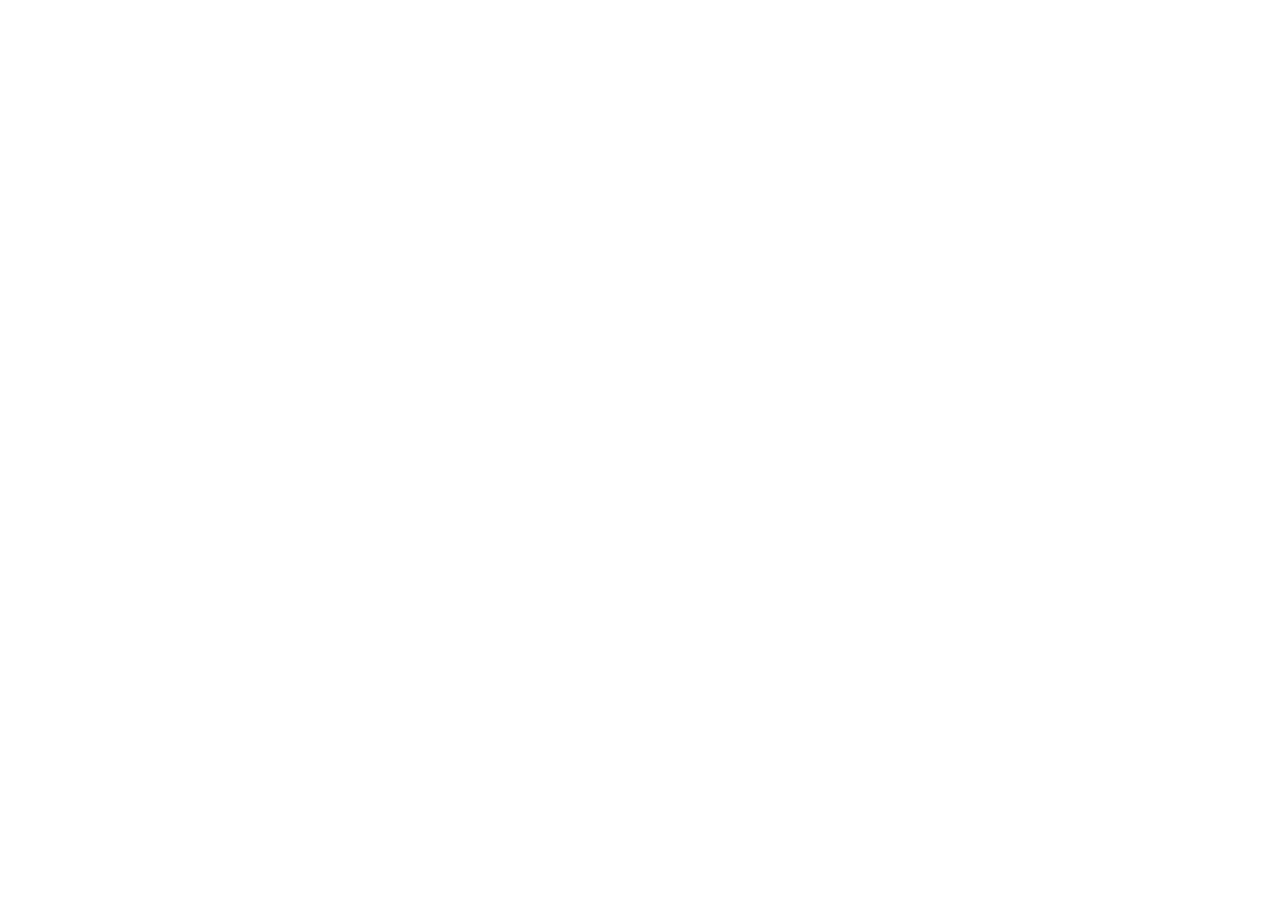
==== index.html @ aaa56c8a "Add files via upload" ====
<!doctype html>
<html lang="ru">
  <head>
    <meta charset="UTF-8" />
    <meta name="viewport" content="width=device-width, initial-scale=1.0" />
    <title>Ремонт кровли в Нижневартовске | +7 911 631-77-77</title>
  </head>
  <body>
    <div id="root"></div>
    <script type="module" src="/src/main.tsx"></script>
  </body>
</html>
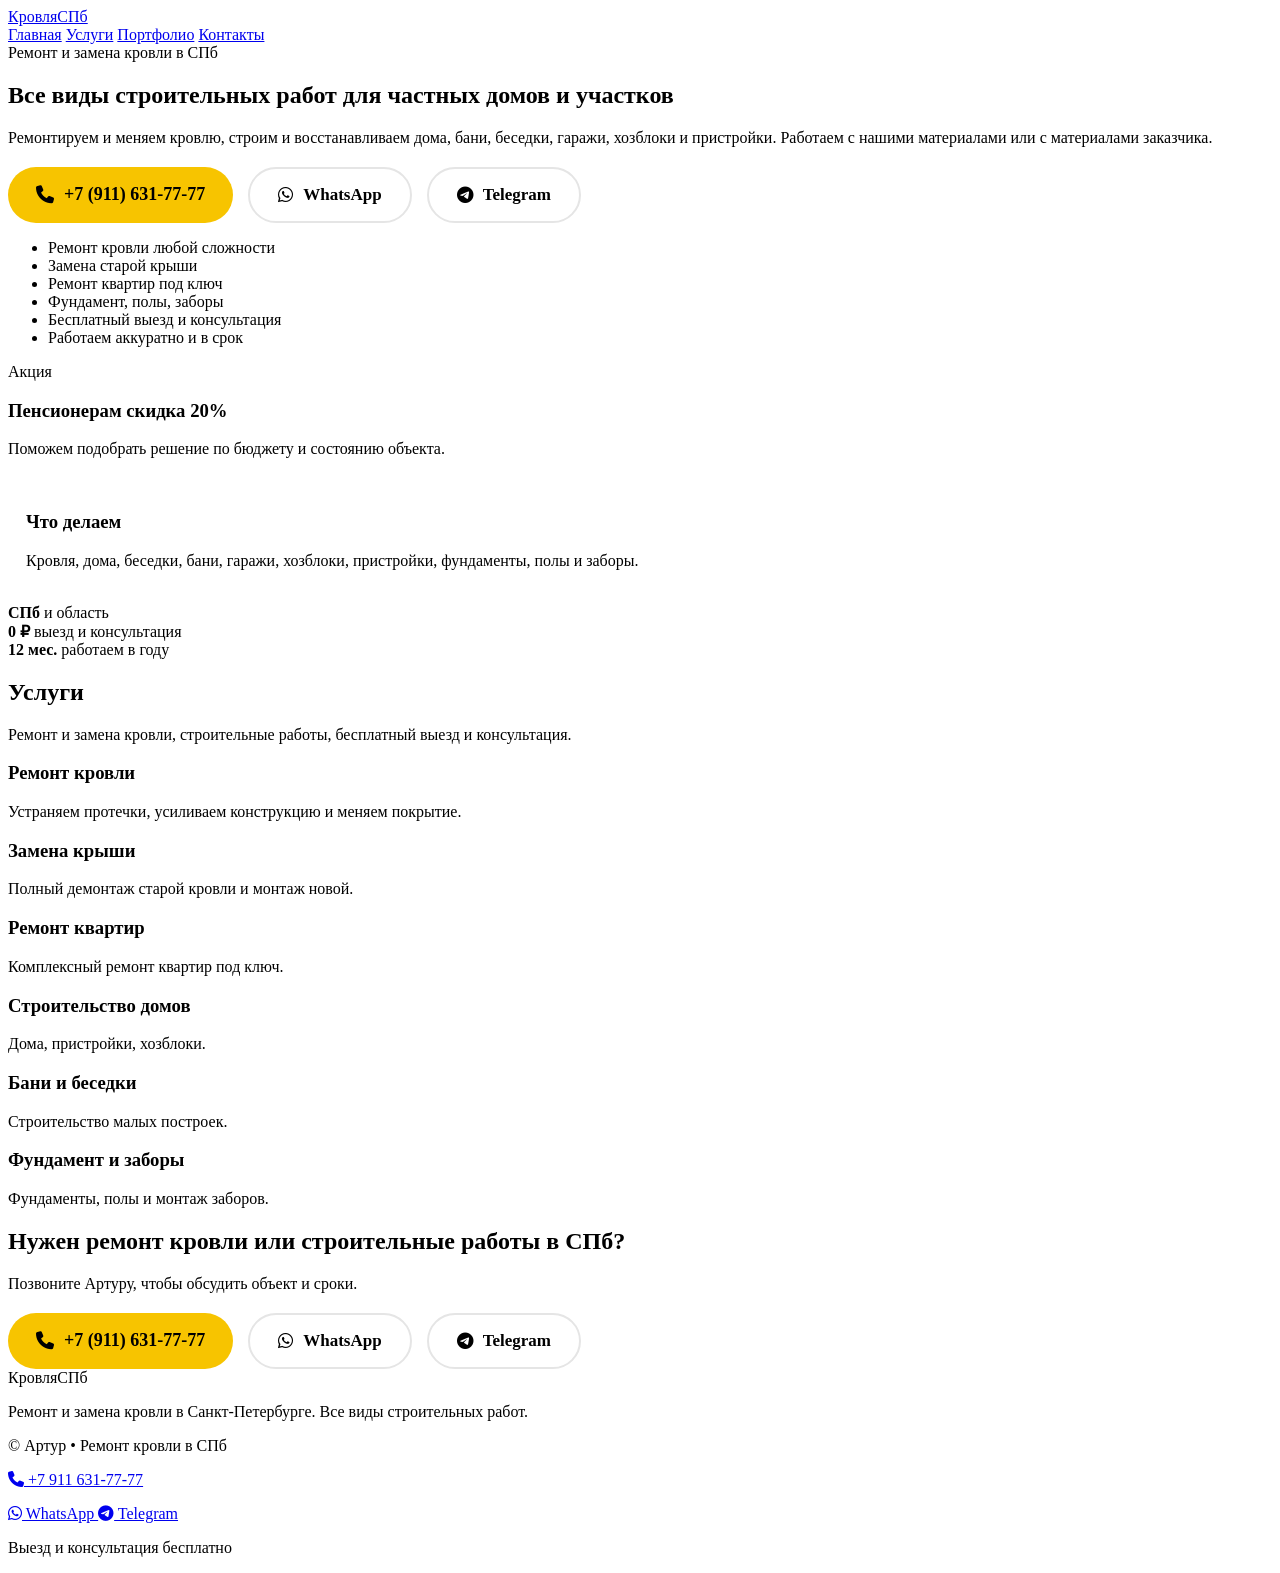
==== commit 1d408ccb: "Add files via upload" ====
--- a/index.html
+++ b/index.html
@@ -1,12 +1,352 @@
-<!doctype html>
+<!DOCTYPE html>
 <html lang="ru">
-  <head>
-    <meta charset="UTF-8" />
-    <meta name="viewport" content="width=device-width, initial-scale=1.0" />
-    <title>Ремонт кровли в Нижневартовске | +7 911 631-77-77</title>
-  </head>
-  <body>
-    <div id="root"></div>
-    <script type="module" src="/src/main.tsx"></script>
-  </body>
-</html>
+<head>
+<meta charset="UTF-8">
+<meta name="viewport" content="width=device-width, initial-scale=1.0">
+
+<title>Ремонт и замена кровли в СПб | Артур</title>
+
+<meta name="description" content="Ремонт и замена кровли в Санкт-Петербурге. Все виды строительных работ: дома, бани, беседки, гаражи, пристройки, фундамент, полы, заборы. Бесплатный выезд и консультация.">
+
+<link rel="stylesheet" href="css/style.css">
+
+<link rel="stylesheet"
+href="https://cdnjs.cloudflare.com/ajax/libs/font-awesome/6.5.0/css/all.min.css">
+
+<style>
+
+.hero-actions{
+display:flex;
+gap:15px;
+flex-wrap:wrap;
+margin-top:20px;
+}
+
+.btn{
+display:inline-flex;
+align-items:center;
+gap:10px;
+padding:16px 28px;
+background:#f7c400;
+border-radius:40px;
+font-weight:700;
+text-decoration:none;
+color:#000;
+font-size:18px;
+}
+
+.btn-outline{
+display:inline-flex;
+align-items:center;
+gap:10px;
+padding:16px 28px;
+border-radius:40px;
+border:2px solid #e5e5e5;
+background:white;
+font-weight:600;
+text-decoration:none;
+color:#000;
+font-size:17px;
+}
+
+.btn-outline:hover{
+background:#f3f3f3;
+}
+
+</style>
+
+</head>
+<body>
+
+<header class="site-header">
+<div class="container nav-wrap">
+
+<a class="logo" href="index.html">
+<span>КровляСПб</span>
+</a>
+
+<nav class="nav">
+<a class="active" href="index.html">Главная</a>
+<a href="services.html">Услуги</a>
+<a href="portfolio.html">Портфолио</a>
+<a href="contacts.html">Контакты</a>
+</nav>
+
+</div>
+</header>
+
+<main>
+
+<section class="hero">
+
+<div class="container hero-grid">
+
+<div class="hero-card">
+
+<div class="badge">
+Ремонт и замена кровли в СПб
+</div>
+
+<h1>
+Все виды строительных работ для частных домов и участков
+</h1>
+
+<p class="lead">
+Ремонтируем и меняем кровлю, строим и восстанавливаем дома,
+бани, беседки, гаражи, хозблоки и пристройки.
+Работаем с нашими материалами или с материалами заказчика.
+</p>
+
+<div class="hero-actions">
+
+<a class="btn" href="tel:+79116317777">
+<i class="fa-solid fa-phone"></i>
++7 (911) 631-77-77
+</a>
+
+<a class="btn-outline"
+href="https://wa.me/79116317777"
+target="_blank">
+
+<i class="fa-brands fa-whatsapp"></i>
+WhatsApp
+
+</a>
+
+<a class="btn-outline"
+href="https://t.me/+79116317777"
+target="_blank">
+
+<i class="fa-brands fa-telegram"></i>
+Telegram
+
+</a>
+
+</div>
+
+<ul class="list-checks">
+
+<li>Ремонт кровли любой сложности</li>
+<li>Замена старой крыши</li>
+<li>Ремонт квартир под ключ</li>
+<li>Фундамент, полы, заборы</li>
+<li>Бесплатный выезд и консультация</li>
+<li>Работаем аккуратно и в срок</li>
+
+</ul>
+
+</div>
+
+<aside class="side-card">
+
+<div class="price-box">
+
+<div class="highlight">
+Акция
+</div>
+
+<h3>
+Пенсионерам скидка 20%
+</h3>
+
+<p>
+Поможем подобрать решение по бюджету и состоянию объекта.
+</p>
+
+</div>
+
+<div class="card" style="padding:18px;">
+
+<h3>Что делаем</h3>
+
+<p>
+Кровля, дома, беседки, бани, гаражи,
+хозблоки, пристройки, фундаменты,
+полы и заборы.
+</p>
+
+</div>
+
+<div class="kpi">
+
+<div class="item">
+<strong>СПб</strong>
+<span>и область</span>
+</div>
+
+<div class="item">
+<strong>0 ₽</strong>
+<span>выезд и консультация</span>
+</div>
+
+<div class="item">
+<strong>12 мес.</strong>
+<span>работаем в году</span>
+</div>
+
+</div>
+
+</aside>
+
+</div>
+
+</section>
+
+<section class="section">
+
+<div class="container">
+
+<h2 class="section-title">
+Услуги
+</h2>
+
+<p class="section-subtitle">
+Ремонт и замена кровли,
+строительные работы,
+бесплатный выезд и консультация.
+</p>
+
+<div class="service-grid">
+
+<article class="card">
+<h3>Ремонт кровли</h3>
+<p>Устраняем протечки, усиливаем конструкцию и меняем покрытие.</p>
+</article>
+
+<article class="card">
+<h3>Замена крыши</h3>
+<p>Полный демонтаж старой кровли и монтаж новой.</p>
+</article>
+
+<article class="card">
+<h3>Ремонт квартир</h3>
+<p>Комплексный ремонт квартир под ключ.</p>
+</article>
+
+<article class="card">
+<h3>Строительство домов</h3>
+<p>Дома, пристройки, хозблоки.</p>
+</article>
+
+<article class="card">
+<h3>Бани и беседки</h3>
+<p>Строительство малых построек.</p>
+</article>
+
+<article class="card">
+<h3>Фундамент и заборы</h3>
+<p>Фундаменты, полы и монтаж заборов.</p>
+</article>
+
+</div>
+
+</div>
+
+</section>
+
+<section class="section">
+
+<div class="container cta">
+
+<h2>
+Нужен ремонт кровли или строительные работы в СПб?
+</h2>
+
+<p>
+Позвоните Артуру, чтобы обсудить объект и сроки.
+</p>
+
+<div class="hero-actions">
+
+<a class="btn" href="tel:+79116317777">
+<i class="fa-solid fa-phone"></i>
++7 (911) 631-77-77
+</a>
+
+<a class="btn-outline"
+href="https://wa.me/79116317777"
+target="_blank">
+
+<i class="fa-brands fa-whatsapp"></i>
+WhatsApp
+
+</a>
+
+<a class="btn-outline"
+href="https://t.me/+79116317777"
+target="_blank">
+
+<i class="fa-brands fa-telegram"></i>
+Telegram
+
+</a>
+
+</div>
+
+</div>
+
+</section>
+
+</main>
+
+<footer class="footer">
+
+<div class="container">
+
+<div>
+
+<div class="logo">
+Кровля<span>СПб</span>
+</div>
+
+<p>
+Ремонт и замена кровли в Санкт-Петербурге.
+Все виды строительных работ.
+</p>
+
+<p class="small">
+© <span data-year></span>
+Артур • Ремонт кровли в СПб
+</p>
+
+</div>
+
+<div>
+
+<p>
+
+<a href="tel:+79116317777">
+<i class="fa-solid fa-phone"></i>
++7 911 631-77-77
+</a>
+
+</p>
+
+<p>
+
+<a href="https://wa.me/79116317777" target="_blank">
+<i class="fa-brands fa-whatsapp"></i>
+WhatsApp
+</a>
+
+<a href="https://t.me/+79116317777" target="_blank">
+<i class="fa-brands fa-telegram"></i>
+Telegram
+</a>
+
+</p>
+
+<p>
+Выезд и консультация бесплатно
+</p>
+
+</div>
+
+</div>
+
+</footer>
+
+<script src="js/main.js"></script>
+
+</body>
+</html>
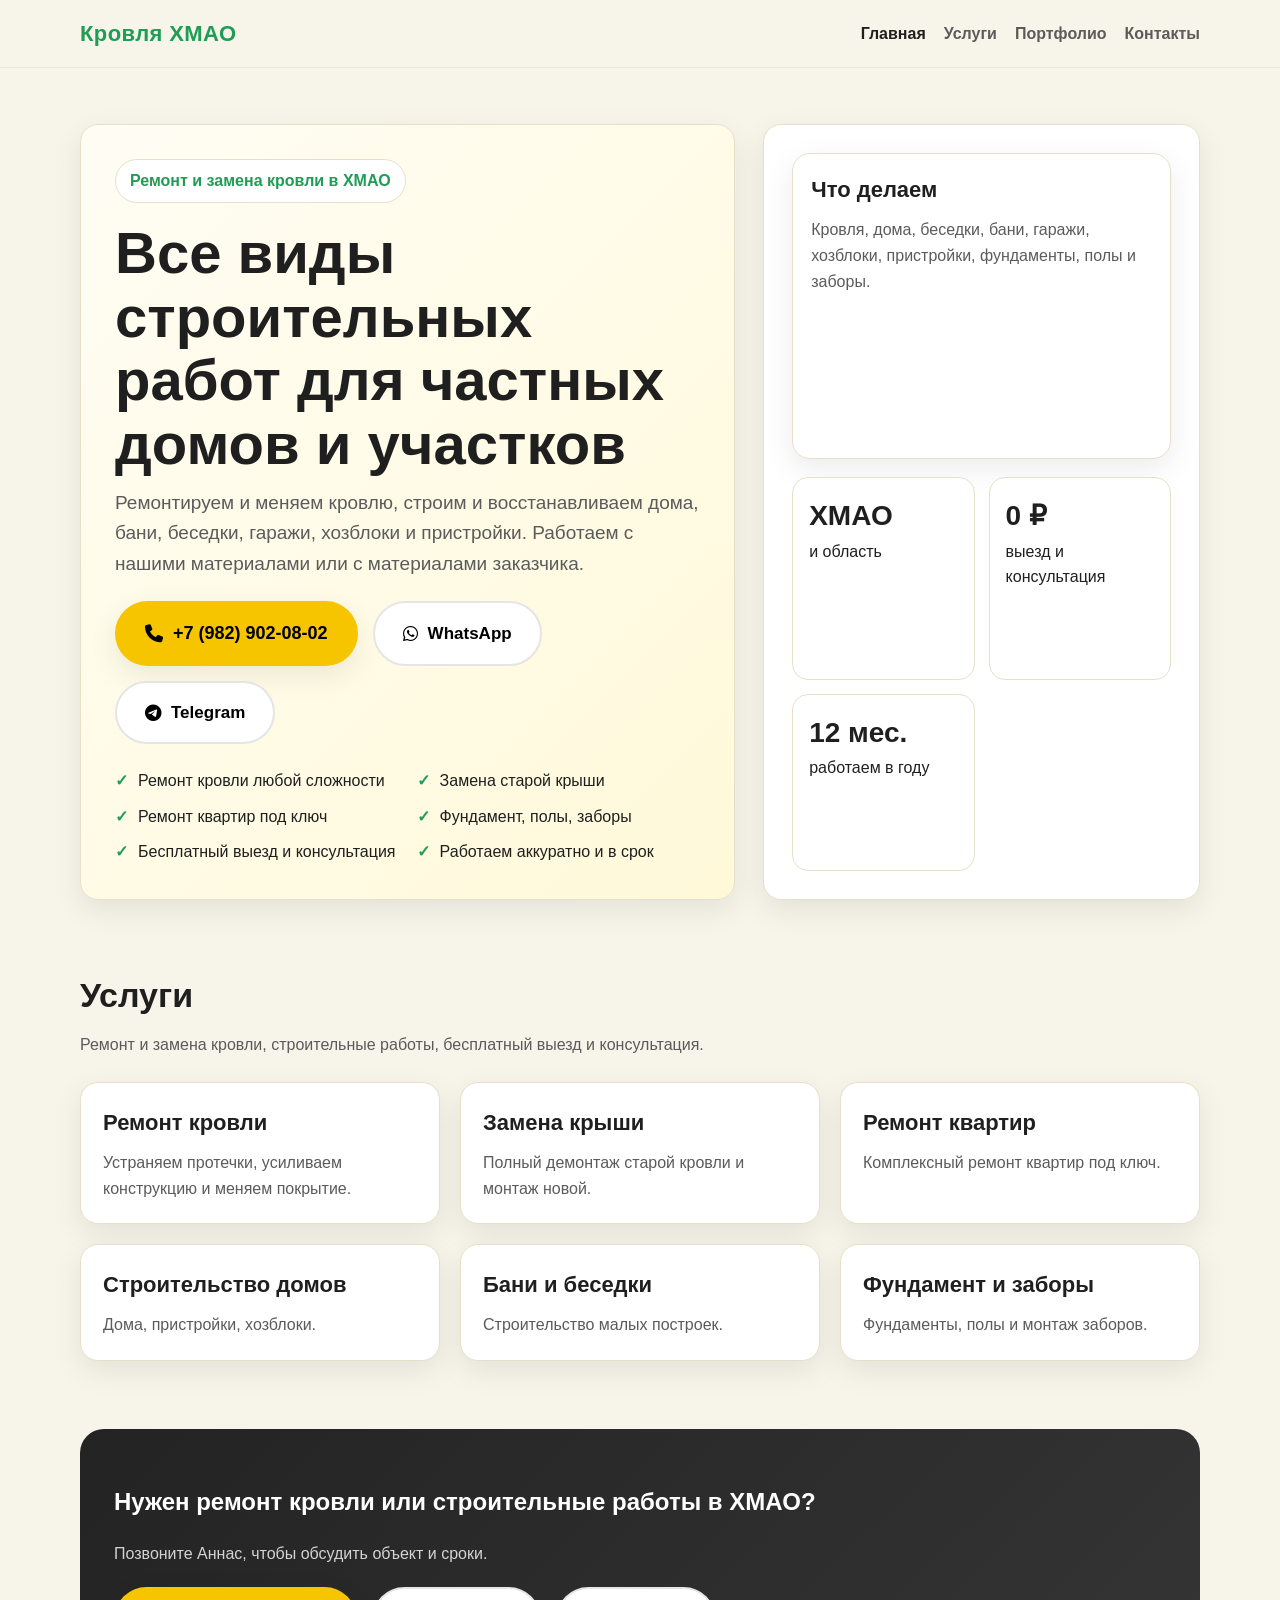
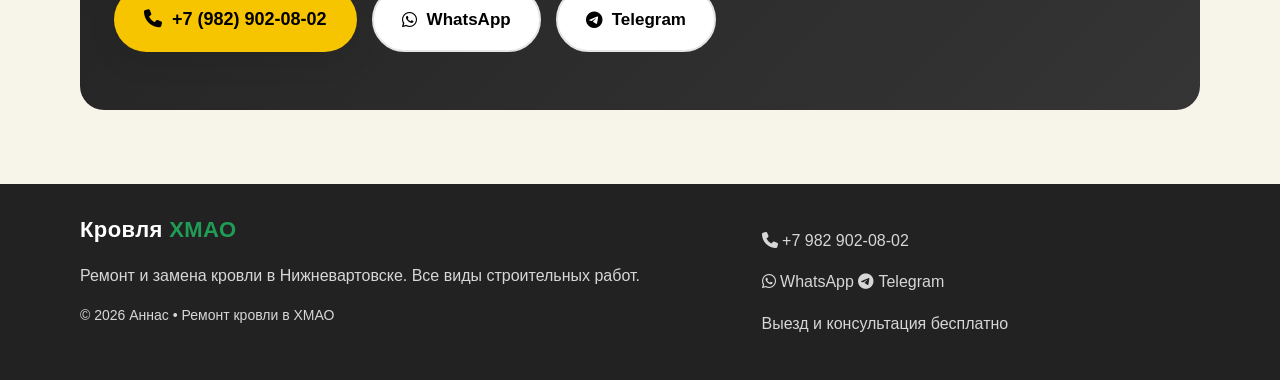
==== commit bf8b69ca: "Update contact and region details" ====
--- a/index.html
+++ b/index.html
@@ -4,9 +4,9 @@
 <meta charset="UTF-8">
 <meta name="viewport" content="width=device-width, initial-scale=1.0">
 
-<title>Ремонт и замена кровли в СПб | Артур</title>
-
-<meta name="description" content="Ремонт и замена кровли в Санкт-Петербурге. Все виды строительных работ: дома, бани, беседки, гаражи, пристройки, фундамент, полы, заборы. Бесплатный выезд и консультация.">
+<title>Ремонт и замена кровли в ХМАО | Аннас</title>
+
+<meta name="description" content="Ремонт и замена кровли в Нижневартовске. Все виды строительных работ: дома, бани, беседки, гаражи, пристройки, фундамент, полы, заборы. Бесплатный выезд и консультация.">
 
 <link rel="stylesheet" href="css/style.css">
 
@@ -62,7 +62,7 @@
 <div class="container nav-wrap">
 
 <a class="logo" href="index.html">
-<span>КровляСПб</span>
+<span>Кровля ХМАО</span>
 </a>
 
 <nav class="nav">
@@ -84,7 +84,7 @@
 <div class="hero-card">
 
 <div class="badge">
-Ремонт и замена кровли в СПб
+Ремонт и замена кровли в ХМАО
 </div>
 
 <h1>
@@ -99,13 +99,13 @@
 
 <div class="hero-actions">
 
-<a class="btn" href="tel:+79116317777">
+<a class="btn" href="tel:+79829020802">
 <i class="fa-solid fa-phone"></i>
-+7 (911) 631-77-77
++7 (982) 902-08-02
 </a>
 
 <a class="btn-outline"
-href="https://wa.me/79116317777"
+href="https://wa.me/79829020802"
 target="_blank">
 
 <i class="fa-brands fa-whatsapp"></i>
@@ -114,7 +114,7 @@
 </a>
 
 <a class="btn-outline"
-href="https://t.me/+79116317777"
+href="https://t.me/+79829020802"
 target="_blank">
 
 <i class="fa-brands fa-telegram"></i>
@@ -139,22 +139,6 @@
 
 <aside class="side-card">
 
-<div class="price-box">
-
-<div class="highlight">
-Акция
-</div>
-
-<h3>
-Пенсионерам скидка 20%
-</h3>
-
-<p>
-Поможем подобрать решение по бюджету и состоянию объекта.
-</p>
-
-</div>
-
 <div class="card" style="padding:18px;">
 
 <h3>Что делаем</h3>
@@ -170,7 +154,7 @@
 <div class="kpi">
 
 <div class="item">
-<strong>СПб</strong>
+<strong>ХМАО</strong>
 <span>и область</span>
 </div>
 
@@ -249,22 +233,22 @@
 <div class="container cta">
 
 <h2>
-Нужен ремонт кровли или строительные работы в СПб?
+Нужен ремонт кровли или строительные работы в ХМАО?
 </h2>
 
 <p>
-Позвоните Артуру, чтобы обсудить объект и сроки.
+Позвоните Аннас, чтобы обсудить объект и сроки.
 </p>
 
 <div class="hero-actions">
 
-<a class="btn" href="tel:+79116317777">
+<a class="btn" href="tel:+79829020802">
 <i class="fa-solid fa-phone"></i>
-+7 (911) 631-77-77
++7 (982) 902-08-02
 </a>
 
 <a class="btn-outline"
-href="https://wa.me/79116317777"
+href="https://wa.me/79829020802"
 target="_blank">
 
 <i class="fa-brands fa-whatsapp"></i>
@@ -273,7 +257,7 @@
 </a>
 
 <a class="btn-outline"
-href="https://t.me/+79116317777"
+href="https://t.me/+79829020802"
 target="_blank">
 
 <i class="fa-brands fa-telegram"></i>
@@ -296,17 +280,17 @@
 <div>
 
 <div class="logo">
-Кровля<span>СПб</span>
-</div>
-
-<p>
-Ремонт и замена кровли в Санкт-Петербурге.
+Кровля<span> ХМАО</span>
+</div>
+
+<p>
+Ремонт и замена кровли в Нижневартовске.
 Все виды строительных работ.
 </p>
 
 <p class="small">
 © <span data-year></span>
-Артур • Ремонт кровли в СПб
+Аннас • Ремонт кровли в ХМАО
 </p>
 
 </div>
@@ -315,21 +299,21 @@
 
 <p>
 
-<a href="tel:+79116317777">
+<a href="tel:+79829020802">
 <i class="fa-solid fa-phone"></i>
-+7 911 631-77-77
-</a>
-
-</p>
-
-<p>
-
-<a href="https://wa.me/79116317777" target="_blank">
++7 982 902-08-02
+</a>
+
+</p>
+
+<p>
+
+<a href="https://wa.me/79829020802" target="_blank">
 <i class="fa-brands fa-whatsapp"></i>
 WhatsApp
 </a>
 
-<a href="https://t.me/+79116317777" target="_blank">
+<a href="https://t.me/+79829020802" target="_blank">
 <i class="fa-brands fa-telegram"></i>
 Telegram
 </a>
@@ -349,4 +333,4 @@
 <script src="js/main.js"></script>
 
 </body>
-</html>+</html>
--- a/css/style.css
+++ b/css/style.css
@@ -0,0 +1,294 @@
+:root {
+  --bg: #f7f4ea;
+  --surface: #ffffff;
+  --surface-alt: #fff8cf;
+  --text: #1f1f1f;
+  --muted: #5b5b5b;
+  --accent: #f4c400;
+  --accent-dark: #d8a900;
+  --green: #1f9d55;
+  --dark: #222222;
+  --border: #e7e0c9;
+  --shadow: 0 10px 30px rgba(0,0,0,.08);
+  --radius: 18px;
+}
+
+* { box-sizing: border-box; }
+html { scroll-behavior: smooth; }
+body {
+  margin: 0;
+  font-family: Arial, Helvetica, sans-serif;
+  color: var(--text);
+  background: var(--bg);
+  line-height: 1.6;
+}
+img { max-width: 100%; display: block; }
+a { color: inherit; text-decoration: none; }
+.container {
+  width: min(1120px, calc(100% - 32px));
+  margin: 0 auto;
+}
+.topbar {
+  background: var(--dark);
+  color: #fff;
+  font-size: 14px;
+}
+.topbar .container {
+  display: flex;
+  justify-content: space-between;
+  gap: 16px;
+  padding: 10px 0;
+  flex-wrap: wrap;
+}
+.site-header {
+  position: sticky;
+  top: 0;
+  z-index: 50;
+  background: rgba(247,244,234,.92);
+  backdrop-filter: blur(8px);
+  border-bottom: 1px solid rgba(0,0,0,.06);
+}
+.nav-wrap {
+  display: flex;
+  align-items: center;
+  justify-content: space-between;
+  gap: 20px;
+  padding: 16px 0;
+}
+.logo {
+  font-weight: 800;
+  font-size: 22px;
+  letter-spacing: .4px;
+}
+.logo span { color: var(--green); }
+.nav {
+  display: flex;
+  gap: 18px;
+  align-items: center;
+  flex-wrap: wrap;
+}
+.nav a {
+  font-weight: 700;
+  color: var(--muted);
+}
+.nav a.active,
+.nav a:hover { color: var(--text); }
+.btn, .btn-outline {
+  display: inline-flex;
+  align-items: center;
+  justify-content: center;
+  gap: 8px;
+  padding: 14px 22px;
+  border-radius: 999px;
+  font-weight: 700;
+  transition: .2s ease;
+  border: 2px solid transparent;
+}
+.btn {
+  background: var(--accent);
+  color: #111;
+  box-shadow: var(--shadow);
+}
+.btn:hover { background: var(--accent-dark); transform: translateY(-1px); }
+.btn-outline {
+  border-color: #d4ccb2;
+  background: #fff;
+}
+.btn-outline:hover { border-color: var(--accent); }
+.hero {
+  padding: 56px 0 34px;
+}
+.hero-grid {
+  display: grid;
+  grid-template-columns: 1.2fr .8fr;
+  gap: 28px;
+  align-items: stretch;
+}
+.hero-card, .side-card, .card {
+  background: var(--surface);
+  border: 1px solid var(--border);
+  border-radius: var(--radius);
+  box-shadow: var(--shadow);
+}
+.hero-card {
+  padding: 34px;
+  background: linear-gradient(135deg, #fffdf4 0%, #fff9d9 100%);
+}
+.badge {
+  display: inline-block;
+  background: #fff;
+  border: 1px solid var(--border);
+  color: var(--green);
+  font-weight: 700;
+  padding: 8px 14px;
+  border-radius: 999px;
+  margin-bottom: 18px;
+}
+.hero h1, .page-hero h1 {
+  margin: 0 0 12px;
+  line-height: 1.1;
+  font-size: clamp(34px, 6vw, 58px);
+}
+.hero p.lead, .page-hero p {
+  font-size: 19px;
+  color: var(--muted);
+  margin: 0 0 22px;
+}
+.hero-actions {
+  display: flex;
+  gap: 12px;
+  flex-wrap: wrap;
+  margin: 22px 0 24px;
+}
+.list-checks {
+  display: grid;
+  grid-template-columns: repeat(2, minmax(0,1fr));
+  gap: 10px 18px;
+  padding: 0;
+  list-style: none;
+  margin: 20px 0 0;
+}
+.list-checks li::before {
+  content: "✓";
+  color: var(--green);
+  font-weight: 800;
+  margin-right: 10px;
+}
+.side-card {
+  padding: 28px;
+  display: grid;
+  gap: 18px;
+}
+.price-box {
+  background: var(--surface-alt);
+  border-radius: 16px;
+  padding: 18px;
+  border: 1px solid #f0df7c;
+}
+.kpi {
+  display: grid;
+  grid-template-columns: repeat(2, minmax(0,1fr));
+  gap: 14px;
+}
+.kpi .item {
+  background: #fff;
+  border: 1px solid var(--border);
+  border-radius: 16px;
+  padding: 16px;
+}
+.kpi strong {
+  display: block;
+  font-size: 28px;
+}
+.section {
+  padding: 34px 0;
+}
+.section-title {
+  margin: 0 0 10px;
+  font-size: 34px;
+}
+.section-subtitle {
+  margin: 0 0 24px;
+  color: var(--muted);
+  max-width: 760px;
+}
+.grid-3, .grid-4, .steps, .contact-grid, .portfolio-grid, .service-grid {
+  display: grid;
+  gap: 20px;
+}
+.grid-3 { grid-template-columns: repeat(3, minmax(0,1fr)); }
+.grid-4 { grid-template-columns: repeat(4, minmax(0,1fr)); }
+.service-grid { grid-template-columns: repeat(3, minmax(0,1fr)); }
+.steps { grid-template-columns: repeat(4, minmax(0,1fr)); }
+.contact-grid { grid-template-columns: 1fr 1fr; }
+.portfolio-grid { grid-template-columns: repeat(3, minmax(0,1fr)); }
+.card {
+  padding: 22px;
+}
+.card h3 { margin: 0 0 10px; font-size: 22px; }
+.card p { margin: 0; color: var(--muted); }
+.card ul { margin: 12px 0 0; padding-left: 18px; color: var(--muted); }
+.notice {
+  background: #fff6bf;
+  border: 1px solid #efd95c;
+  padding: 20px 22px;
+  border-radius: 18px;
+  font-weight: 700;
+}
+.page-hero {
+  padding: 44px 0 14px;
+}
+.page-hero .hero-card { padding: 28px 30px; }
+.portfolio-item {
+  overflow: hidden;
+  background: #fff;
+  border-radius: 18px;
+  border: 1px solid var(--border);
+  box-shadow: var(--shadow);
+}
+.portfolio-item img {
+  aspect-ratio: 4 / 3;
+  object-fit: cover;
+  background: linear-gradient(135deg, #f0ead8, #fff);
+}
+.portfolio-item .content { padding: 18px; }
+.portfolio-item h3 { margin: 0 0 8px; font-size: 20px; }
+.portfolio-item p { margin: 0; color: var(--muted); }
+.cta {
+  padding: 34px;
+  border-radius: 24px;
+  background: linear-gradient(135deg, #232323 0%, #353535 100%);
+  color: #fff;
+}
+.cta p { color: rgba(255,255,255,.8); }
+.footer {
+  margin-top: 40px;
+  background: var(--dark);
+  color: #fff;
+}
+.footer .container {
+  padding: 28px 0;
+  display: grid;
+  grid-template-columns: 1.2fr .8fr;
+  gap: 24px;
+}
+.footer p, .footer a { color: rgba(255,255,255,.82); }
+.small { font-size: 14px; }
+.highlight { color: var(--green); font-weight: 800; }
+.phone-link { font-weight: 800; font-size: 24px; }
+.gallery-help {
+  margin-top: 18px;
+  color: var(--muted);
+  font-size: 15px;
+}
+@media (max-width: 980px) {
+  .hero-grid,
+  .service-grid,
+  .grid-3,
+  .grid-4,
+  .steps,
+  .contact-grid,
+  .portfolio-grid,
+  .footer .container {
+    grid-template-columns: 1fr 1fr;
+  }
+  .nav-wrap { align-items: flex-start; flex-direction: column; }
+}
+@media (max-width: 720px) {
+  .hero-grid,
+  .service-grid,
+  .grid-3,
+  .grid-4,
+  .steps,
+  .contact-grid,
+  .portfolio-grid,
+  .footer .container,
+  .list-checks,
+  .kpi {
+    grid-template-columns: 1fr;
+  }
+  .hero-card, .side-card, .cta { padding: 22px; }
+  .hero p.lead, .page-hero p { font-size: 17px; }
+  .nav { gap: 12px; }
+  .phone-link { font-size: 21px; }
+}
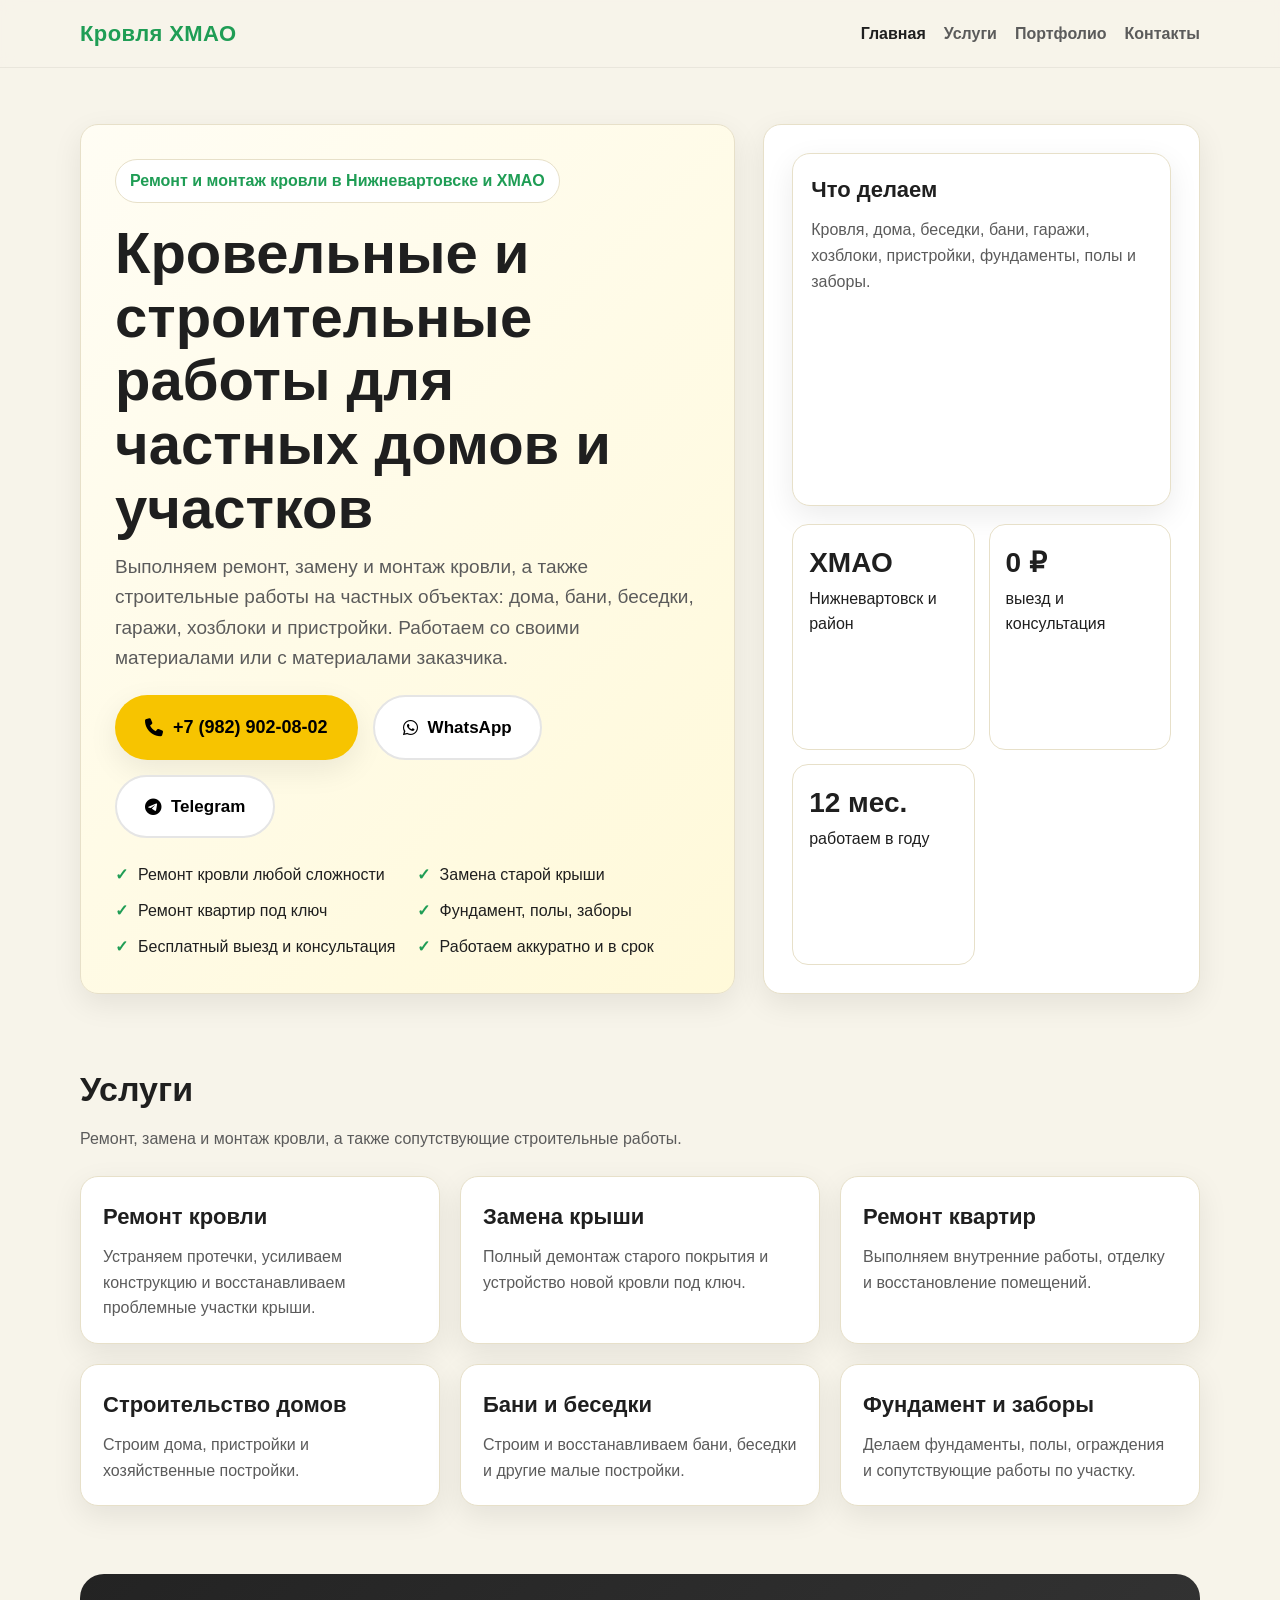
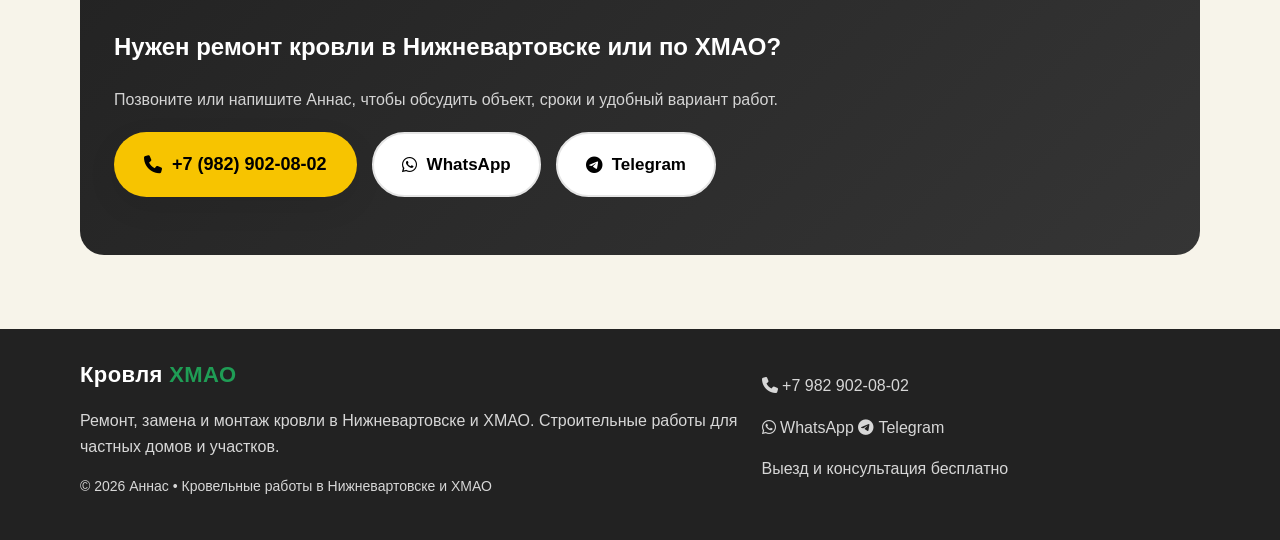
==== commit 7933a8ce: "Refine site copy for Nizhnevartovsk and Khmao" ====
--- a/index.html
+++ b/index.html
@@ -4,9 +4,9 @@
 <meta charset="UTF-8">
 <meta name="viewport" content="width=device-width, initial-scale=1.0">
 
-<title>Ремонт и замена кровли в ХМАО | Аннас</title>
-
-<meta name="description" content="Ремонт и замена кровли в Нижневартовске. Все виды строительных работ: дома, бани, беседки, гаражи, пристройки, фундамент, полы, заборы. Бесплатный выезд и консультация.">
+<title>Ремонт и монтаж кровли в Нижневартовске и ХМАО | Аннас</title>
+
+<meta name="description" content="Ремонт, замена и монтаж кровли в Нижневартовске и ХМАО. Кровельные и строительные работы для частных домов и участков. Бесплатный выезд и консультация.">
 
 <link rel="stylesheet" href="css/style.css">
 
@@ -84,17 +84,17 @@
 <div class="hero-card">
 
 <div class="badge">
-Ремонт и замена кровли в ХМАО
+Ремонт и монтаж кровли в Нижневартовске и ХМАО
 </div>
 
 <h1>
-Все виды строительных работ для частных домов и участков
+Кровельные и строительные работы для частных домов и участков
 </h1>
 
 <p class="lead">
-Ремонтируем и меняем кровлю, строим и восстанавливаем дома,
-бани, беседки, гаражи, хозблоки и пристройки.
-Работаем с нашими материалами или с материалами заказчика.
+Выполняем ремонт, замену и монтаж кровли, а также строительные работы
+на частных объектах: дома, бани, беседки, гаражи, хозблоки и пристройки.
+Работаем со своими материалами или с материалами заказчика.
 </p>
 
 <div class="hero-actions">
@@ -155,7 +155,7 @@
 
 <div class="item">
 <strong>ХМАО</strong>
-<span>и область</span>
+<span>Нижневартовск и район</span>
 </div>
 
 <div class="item">
@@ -185,41 +185,40 @@
 </h2>
 
 <p class="section-subtitle">
-Ремонт и замена кровли,
-строительные работы,
-бесплатный выезд и консультация.
+Ремонт, замена и монтаж кровли,
+а также сопутствующие строительные работы.
 </p>
 
 <div class="service-grid">
 
 <article class="card">
 <h3>Ремонт кровли</h3>
-<p>Устраняем протечки, усиливаем конструкцию и меняем покрытие.</p>
+<p>Устраняем протечки, усиливаем конструкцию и восстанавливаем проблемные участки крыши.</p>
 </article>
 
 <article class="card">
 <h3>Замена крыши</h3>
-<p>Полный демонтаж старой кровли и монтаж новой.</p>
+<p>Полный демонтаж старого покрытия и устройство новой кровли под ключ.</p>
 </article>
 
 <article class="card">
 <h3>Ремонт квартир</h3>
-<p>Комплексный ремонт квартир под ключ.</p>
+<p>Выполняем внутренние работы, отделку и восстановление помещений.</p>
 </article>
 
 <article class="card">
 <h3>Строительство домов</h3>
-<p>Дома, пристройки, хозблоки.</p>
+<p>Строим дома, пристройки и хозяйственные постройки.</p>
 </article>
 
 <article class="card">
 <h3>Бани и беседки</h3>
-<p>Строительство малых построек.</p>
+<p>Строим и восстанавливаем бани, беседки и другие малые постройки.</p>
 </article>
 
 <article class="card">
 <h3>Фундамент и заборы</h3>
-<p>Фундаменты, полы и монтаж заборов.</p>
+<p>Делаем фундаменты, полы, ограждения и сопутствующие работы по участку.</p>
 </article>
 
 </div>
@@ -233,11 +232,11 @@
 <div class="container cta">
 
 <h2>
-Нужен ремонт кровли или строительные работы в ХМАО?
+Нужен ремонт кровли в Нижневартовске или по ХМАО?
 </h2>
 
 <p>
-Позвоните Аннас, чтобы обсудить объект и сроки.
+Позвоните или напишите Аннас, чтобы обсудить объект, сроки и удобный вариант работ.
 </p>
 
 <div class="hero-actions">
@@ -284,13 +283,13 @@
 </div>
 
 <p>
-Ремонт и замена кровли в Нижневартовске.
-Все виды строительных работ.
+Ремонт, замена и монтаж кровли в Нижневартовске и ХМАО.
+Строительные работы для частных домов и участков.
 </p>
 
 <p class="small">
 © <span data-year></span>
-Аннас • Ремонт кровли в ХМАО
+Аннас • Кровельные работы в Нижневартовске и ХМАО
 </p>
 
 </div>
